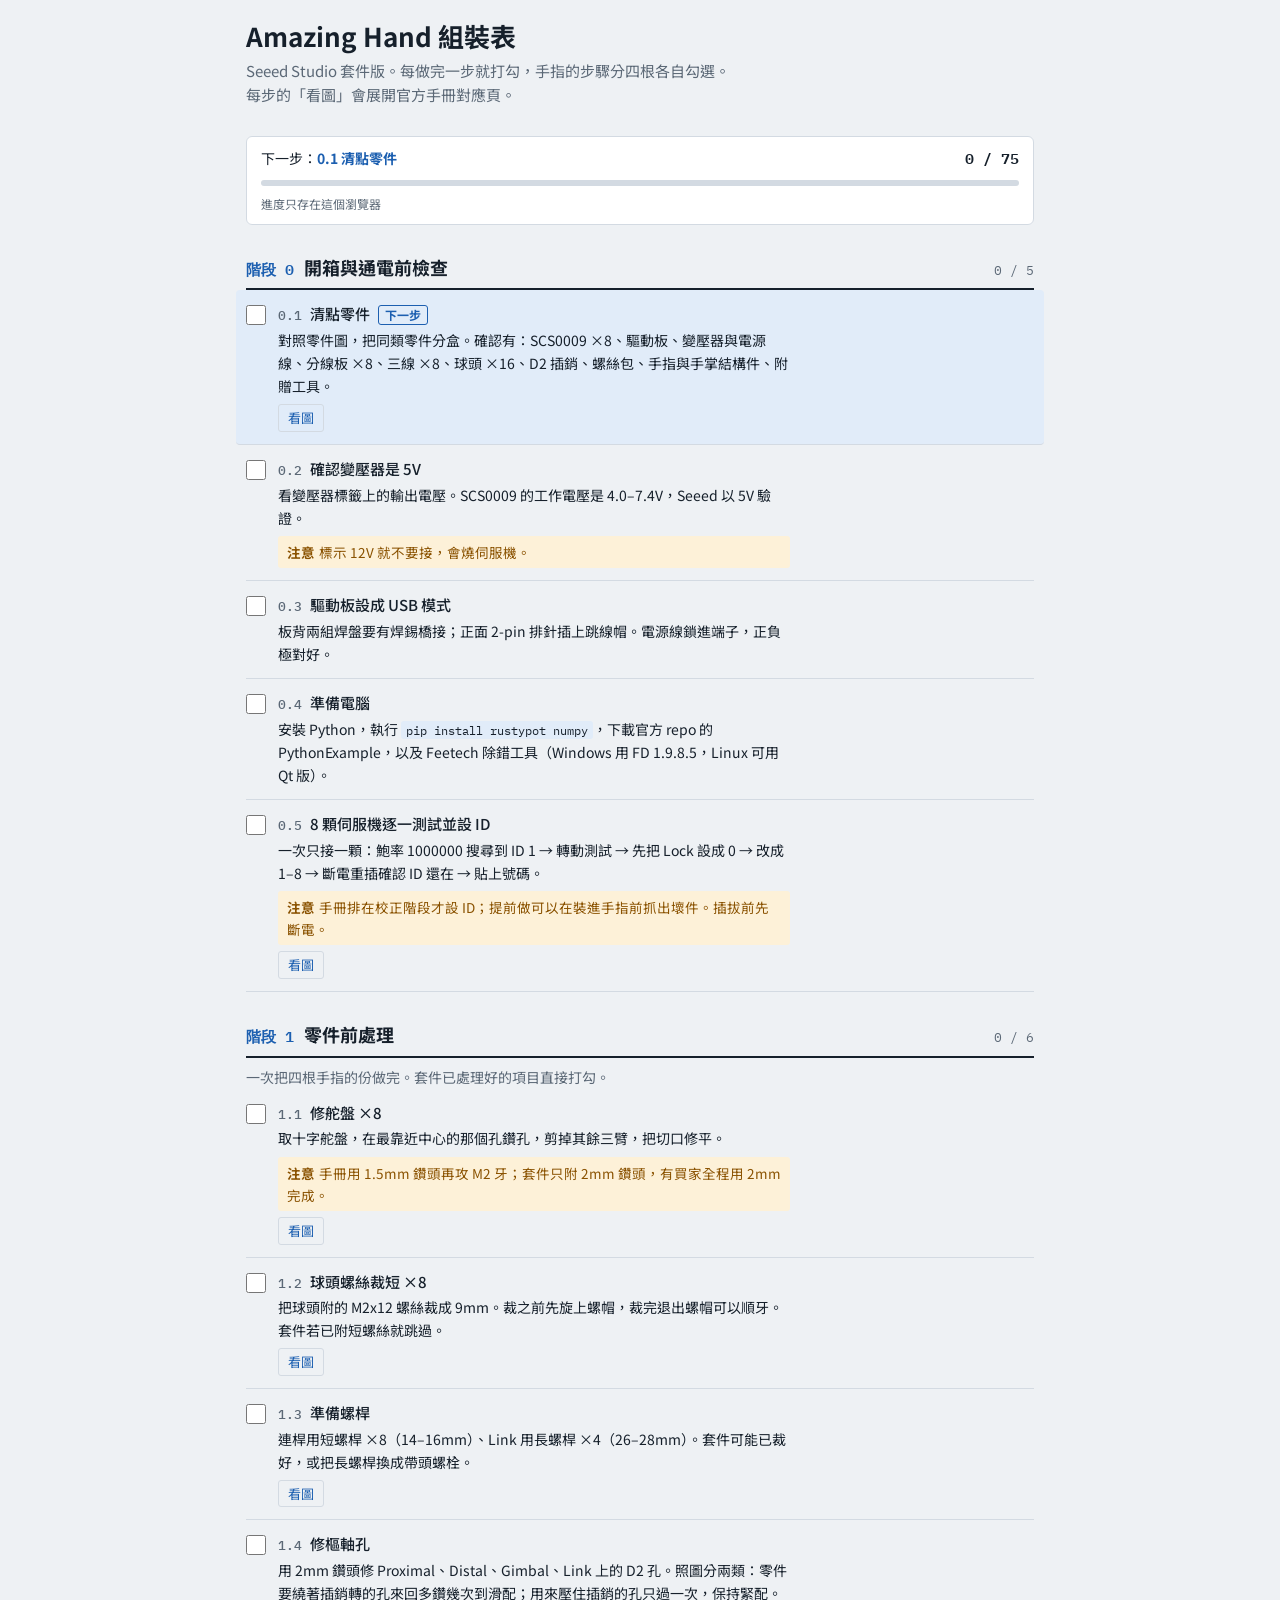
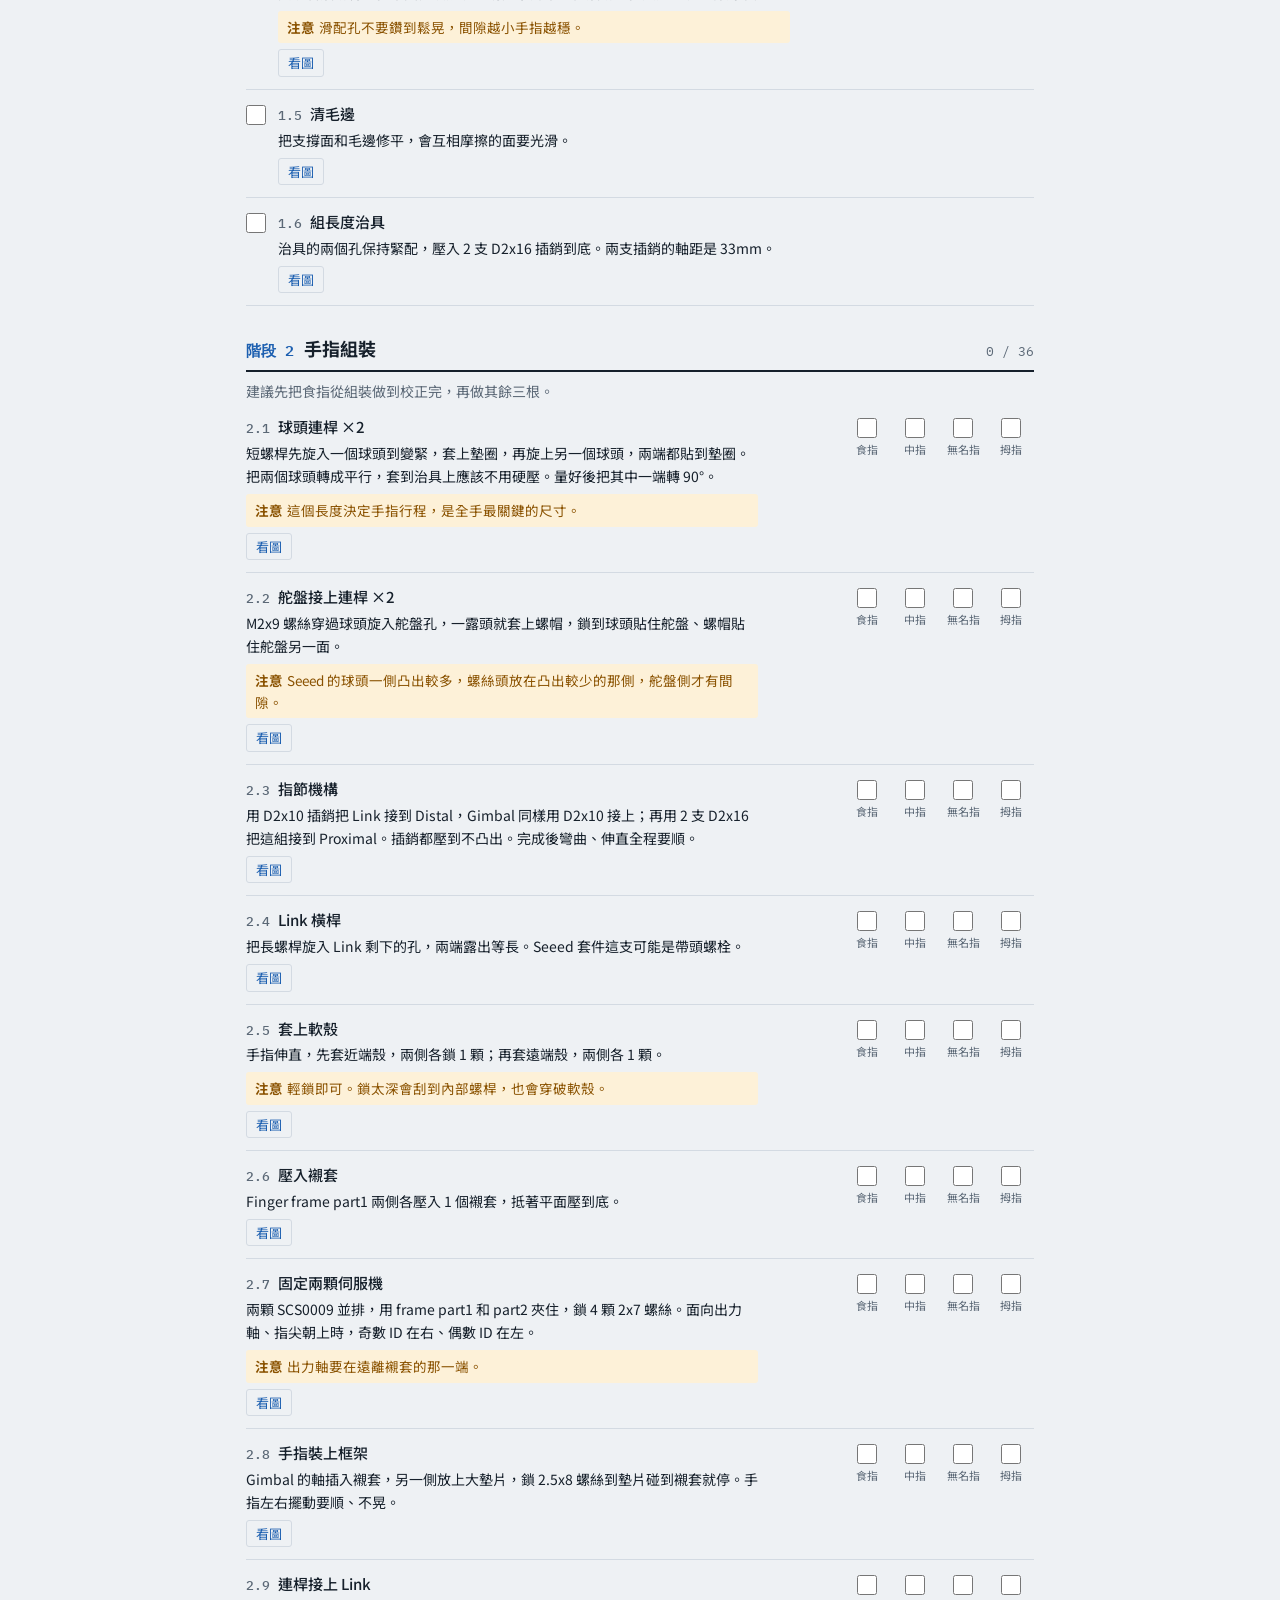
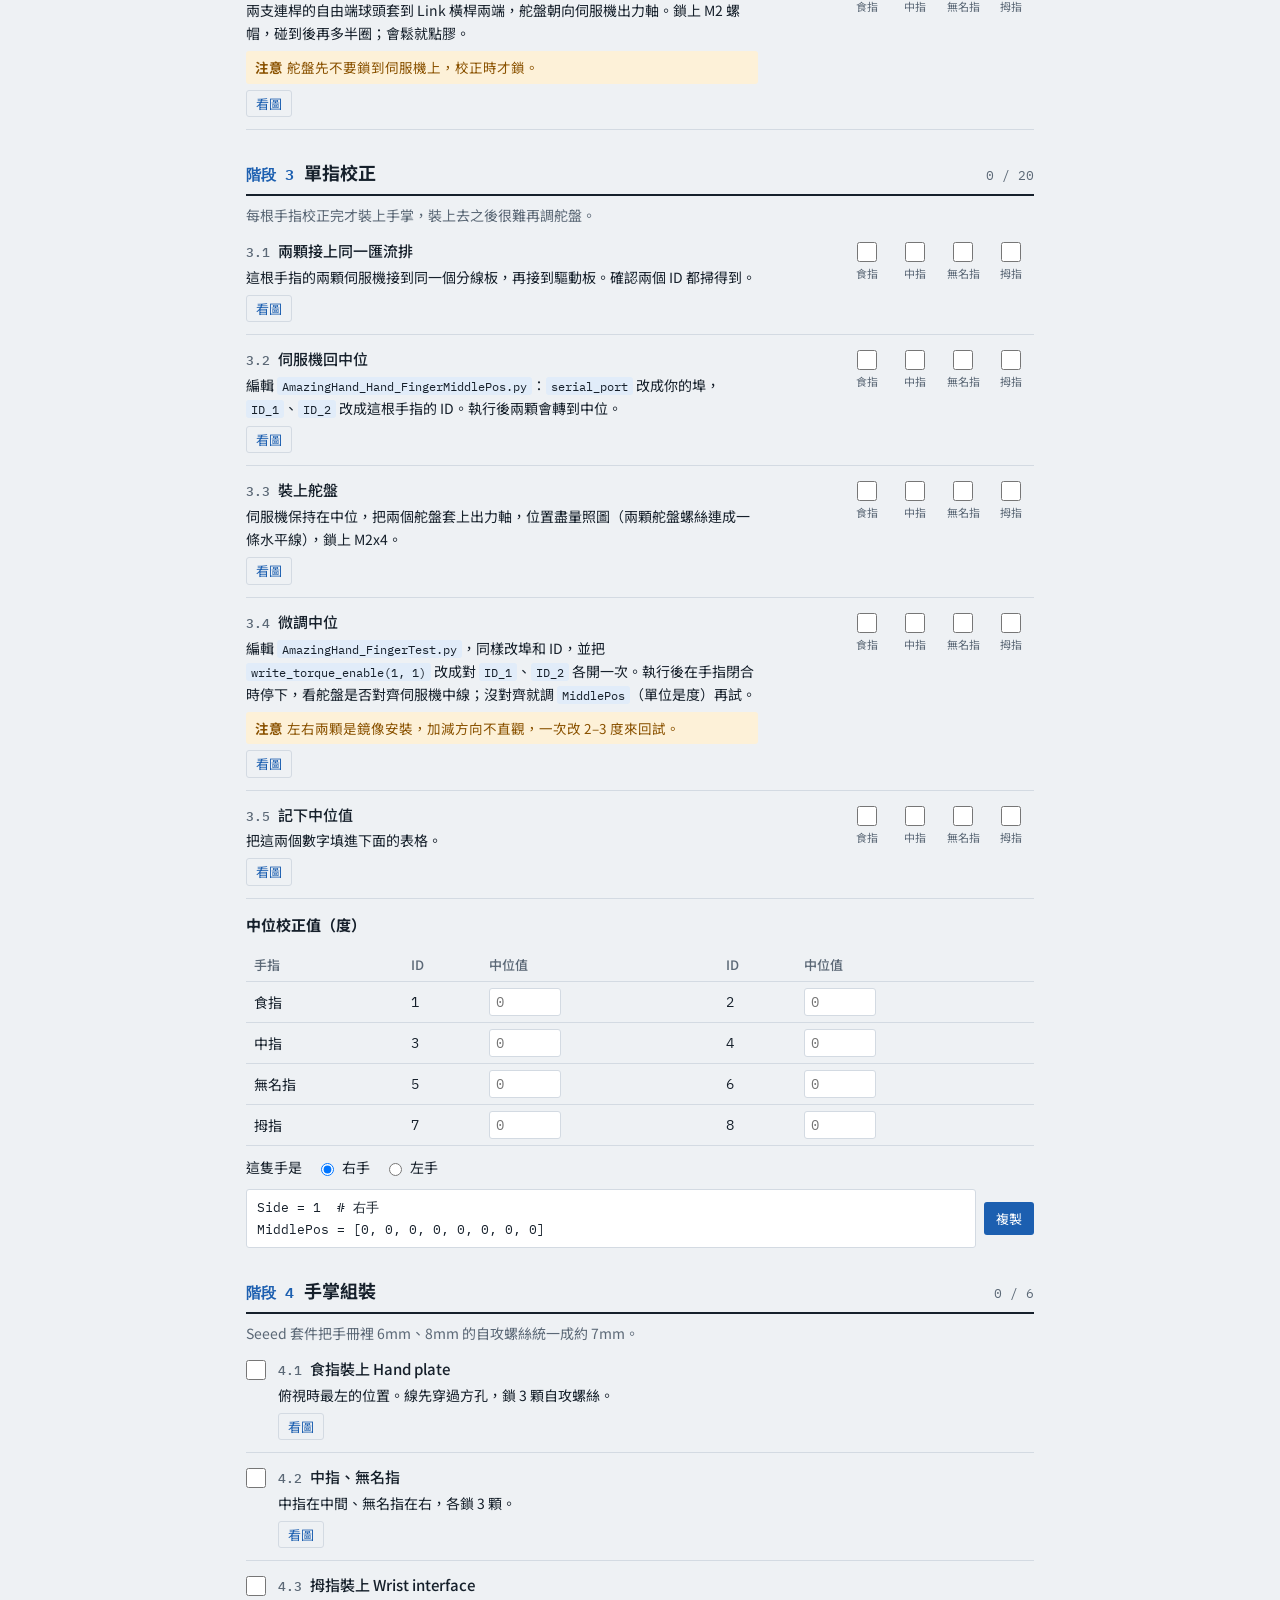
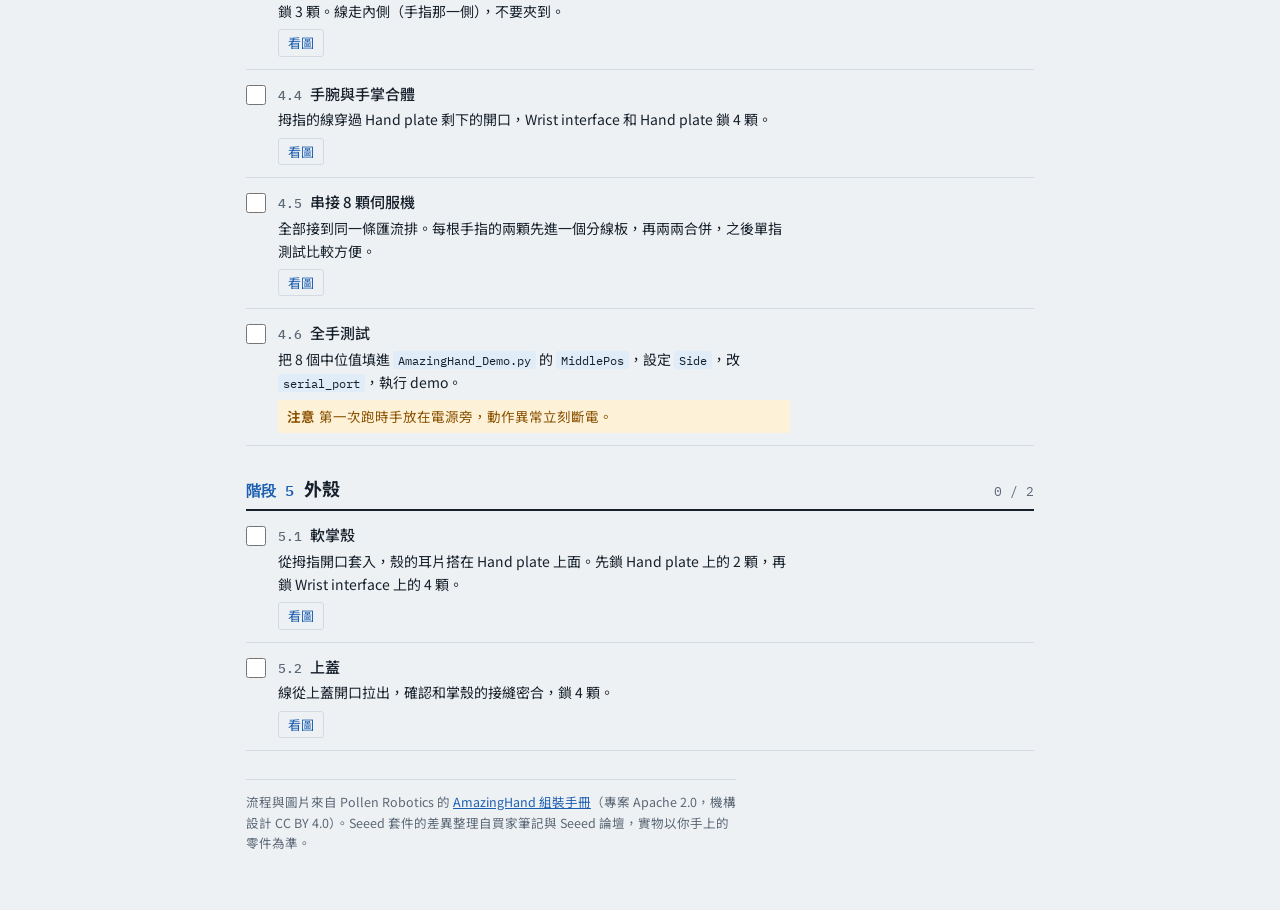
==== right_hand/docs/assembly_checklist/index.html @ 22aed56c "right_hand: add Amazing Hand right-hand arrival, assembly and bring-up material Collect everything f" ====
<!doctype html>
<html lang="zh-Hant">
<head>
<meta charset="utf-8">
<meta name="viewport" content="width=device-width,initial-scale=1,viewport-fit=cover">
<style>body{margin:0}img{max-width:100%}[hidden]{display:none!important}</style>
</head>
<body>
<title>Amazing Hand 組裝表</title>
<link rel="stylesheet" href="https://fonts.googleapis.com/css2?family=IBM+Plex+Mono:wght@400;500;600&family=Noto+Sans+TC:wght@400;500;700&display=swap">
<style>
/* Layout: one narrow bench-sheet column; sticky progress strip on top, phases as flat sections, steps as ruled rows. */
:root{
  --bg:#eef1f4; --surface:#ffffff; --ink:#16202b; --muted:#5b6876; --line:#d3dae2;
  --accent:#1c5fb0; --accent-soft:#e1ecf9;
  --warn:#8a5200; --warn-soft:#fdf1d8;
  --ok:#1e7a4f; --ok-soft:#dff3e8;
  --sans:"Noto Sans TC","PingFang TC","Microsoft JhengHei",system-ui,sans-serif;
  --mono:"IBM Plex Mono",ui-monospace,"SFMono-Regular",Menlo,Consolas,monospace;
}
@media (prefers-color-scheme: dark){
  :root:not([data-theme="light"]){
    --bg:#10161d; --surface:#18212b; --ink:#e6edf4; --muted:#93a1b0; --line:#2b3745;
    --accent:#6aa9f0; --accent-soft:#1b2e45;
    --warn:#f0b655; --warn-soft:#3a2c12;
    --ok:#5fcf98; --ok-soft:#153426;
    color-scheme:dark;
  }
}
:root[data-theme="dark"]{
  --bg:#10161d; --surface:#18212b; --ink:#e6edf4; --muted:#93a1b0; --line:#2b3745;
  --accent:#6aa9f0; --accent-soft:#1b2e45;
  --warn:#f0b655; --warn-soft:#3a2c12;
  --ok:#5fcf98; --ok-soft:#153426;
  color-scheme:dark;
}
*{box-sizing:border-box}
body{background:var(--bg);color:var(--ink);font-family:var(--sans);font-size:15px;line-height:1.65;margin:0}
.wrap{max-width:820px;margin:0 auto;padding-inline:16px;padding-block:20px 56px;display:flex;flex-direction:column;gap:28px}
h1{font-size:26px;line-height:1.25;margin:0;font-weight:700;text-wrap:balance}
.sub{color:var(--muted);margin:6px 0 0;max-width:62ch}
code{font-family:var(--mono);font-size:.88em;background:var(--accent-soft);padding:1px 5px;border-radius:3px;overflow-wrap:anywhere}

.bar{position:sticky;top:env(safe-area-inset-top,0px);z-index:5;background:var(--surface);border:1px solid var(--line);border-radius:6px;padding:10px 14px;display:flex;flex-direction:column;gap:8px}
.bar-top{display:flex;gap:12px;align-items:baseline;justify-content:space-between;flex-wrap:wrap}
.count{font-family:var(--mono);font-variant-numeric:tabular-nums;font-weight:600}
.next{min-width:0;font-size:14px}
.next b{color:var(--accent)}
.track{height:6px;background:var(--line);border-radius:3px;overflow:hidden}
.fill{height:100%;width:0;background:var(--ok);transition:width .25s}
@media (prefers-reduced-motion:reduce){.fill{transition:none}}
.sync{font-size:12px;color:var(--muted)}

section{display:flex;flex-direction:column;gap:0}
.ph-head{display:flex;gap:10px;align-items:baseline;flex-wrap:wrap;border-bottom:2px solid var(--ink);padding-bottom:6px}
.ph-no{font-family:var(--mono);font-weight:600;color:var(--accent)}
h2{font-size:18px;margin:0;font-weight:700}
.ph-count{margin-left:auto;font-family:var(--mono);font-size:13px;color:var(--muted);font-variant-numeric:tabular-nums}
.ph-note{color:var(--muted);font-size:14px;margin:8px 0 0;max-width:66ch}

.step{display:grid;grid-template-columns:auto minmax(0,1fr);gap:4px 12px;padding:12px 0;border-bottom:1px solid var(--line)}
.step.pf{grid-template-columns:minmax(0,1fr) auto}
.step.is-next{background:var(--accent-soft);margin-inline:-10px;padding-inline:10px;border-radius:4px}
.step input[type=checkbox]{width:20px;height:20px;margin:3px 0 0;accent-color:var(--ok);cursor:pointer}
.step input[type=checkbox]:focus-visible,.pgbtn:focus-visible,.copy:focus-visible,.mid input:focus-visible,.side input:focus-visible{outline:2px solid var(--accent);outline-offset:2px}
.body{min-width:0}
.ttl{font-weight:500;display:flex;gap:8px;align-items:baseline;flex-wrap:wrap}
.no{font-family:var(--mono);font-size:13px;color:var(--muted);font-variant-numeric:tabular-nums}
.tag{font-size:12px;font-weight:700;color:var(--accent);border:1px solid var(--accent);border-radius:3px;padding:0 6px;line-height:1.5}
.desc{margin:2px 0 0;color:var(--ink);font-size:14px;max-width:64ch}
.warn{margin:6px 0 0;font-size:13.5px;color:var(--warn);background:var(--warn-soft);padding:5px 9px;border-radius:3px;max-width:64ch}
.warn b{font-weight:700;margin-right:4px}
.done .ttl>span:not(.no):not(.tag){text-decoration:line-through;color:var(--muted)}
.pgbtn{font:inherit;font-size:13px;margin-top:6px;background:none;border:1px solid var(--line);color:var(--accent);border-radius:3px;padding:2px 9px;cursor:pointer}
.pgbtn:hover{border-color:var(--accent)}
figure{margin:8px 0 0;grid-column:1/-1}
figure img{display:block;width:100%;height:auto;border:1px solid var(--line);border-radius:4px;background:#eee}
figure img+img{margin-top:6px}
figcaption{font-size:12px;color:var(--muted);margin-top:4px}

.fg{display:grid;grid-template-columns:repeat(4,46px);gap:2px;align-self:start}
.fg label{display:flex;flex-direction:column;align-items:center;gap:2px;font-size:11px;color:var(--muted);cursor:pointer}
.fg label.cur{color:var(--accent);font-weight:700}
@media (max-width:560px){
  .step.pf{grid-template-columns:minmax(0,1fr)}
  .fg{grid-template-columns:repeat(4,1fr);max-width:260px;margin-top:6px}
}

.calib{margin-top:14px;display:flex;flex-direction:column;gap:10px}
.calib h3{font-size:15px;margin:0;font-weight:700}
.tbl{overflow-x:auto}
table{border-collapse:collapse;width:100%;font-size:14px}
th,td{text-align:left;padding:6px 8px;border-bottom:1px solid var(--line);white-space:nowrap}
th{font-weight:500;color:var(--muted);font-size:13px}
td.id{font-family:var(--mono);font-variant-numeric:tabular-nums}
.mid input{font-family:var(--mono);font-size:14px;width:72px;padding:4px 6px;border:1px solid var(--line);border-radius:3px;background:var(--surface);color:var(--ink)}
.out{display:flex;gap:8px;align-items:center;flex-wrap:wrap}
.out pre{margin:0;font-family:var(--mono);font-size:13px;background:var(--surface);border:1px solid var(--line);border-radius:3px;padding:7px 10px;overflow-x:auto;min-width:0;flex:1 1 260px}
.copy{font:inherit;font-size:13px;background:var(--accent);color:var(--surface);border:0;border-radius:3px;padding:6px 12px;cursor:pointer}
.side{display:flex;gap:14px;align-items:center;flex-wrap:wrap;font-size:14px}
.side label{display:flex;gap:5px;align-items:center;cursor:pointer}
footer{color:var(--muted);font-size:12.5px;border-top:1px solid var(--line);padding-top:12px;max-width:70ch}
footer a{color:var(--accent)}
</style>

<div class="wrap">
  <header>
    <h1>Amazing Hand 組裝表</h1>
    <p class="sub">Seeed Studio 套件版。每做完一步就打勾，手指的步驟分四根各自勾選。每步的「看圖」會展開官方手冊對應頁。</p>
  </header>

  <div class="bar" role="status" aria-live="polite">
    <div class="bar-top">
      <div class="next" id="next">下一步：讀取中</div>
      <div class="count" id="count">0 / 0</div>
    </div>
    <div class="track"><div class="fill" id="fill"></div></div>
    <div class="sync" id="sync">正在連接進度資料</div>
  </div>

  <div id="phases"></div>

  <footer>
    流程與圖片來自 Pollen Robotics 的 <a href="https://github.com/pollen-robotics/AmazingHand/blob/main/docs/AmazingHand_Assembly.pdf">AmazingHand 組裝手冊</a>（專案 Apache 2.0，機構設計 CC BY 4.0）。Seeed 套件的差異整理自買家筆記與 Seeed 論壇，實物以你手上的零件為準。
  </footer>
</div>

<script>
const FINGERS=[
  {k:'idx',n:'食指',ids:[1,2]},
  {k:'mdl',n:'中指',ids:[3,4]},
  {k:'rng',n:'無名指',ids:[5,6]},
  {k:'thb',n:'拇指',ids:[7,8]}
];
const PHASES=[
 {id:'p0',no:'0',title:'開箱與通電前檢查',steps:[
  {id:'s0_1',t:'清點零件',d:'對照零件圖，把同類零件分盒。確認有：SCS0009 ×8、驅動板、變壓器與電源線、分線板 ×8、三線 ×8、球頭 ×16、D2 插銷、螺絲包、手指與手掌結構件、附贈工具。',pg:[5]},
  {id:'s0_2',t:'確認變壓器是 5V',d:'看變壓器標籤上的輸出電壓。SCS0009 的工作電壓是 4.0–7.4V，Seeed 以 5V 驗證。',w:'標示 12V 就不要接，會燒伺服機。'},
  {id:'s0_3',t:'驅動板設成 USB 模式',d:'板背兩組焊盤要有焊錫橋接；正面 2-pin 排針插上跳線帽。電源線鎖進端子，正負極對好。'},
  {id:'s0_4',t:'準備電腦',d:'安裝 Python，執行 <code>pip install rustypot numpy</code>，下載官方 repo 的 PythonExample，以及 Feetech 除錯工具（Windows 用 FD 1.9.8.5，Linux 可用 Qt 版）。'},
  {id:'s0_5',t:'8 顆伺服機逐一測試並設 ID',d:'一次只接一顆：鮑率 1000000 搜尋到 ID 1 → 轉動測試 → 先把 Lock 設成 0 → 改成 1–8 → 斷電重插確認 ID 還在 → 貼上號碼。',w:'手冊排在校正階段才設 ID；提前做可以在裝進手指前抓出壞件。插拔前先斷電。',pg:[21]}
 ]},
 {id:'p1',no:'1',title:'零件前處理',note:'一次把四根手指的份做完。套件已處理好的項目直接打勾。',steps:[
  {id:'s1_1',t:'修舵盤 ×8',d:'取十字舵盤，在最靠近中心的那個孔鑽孔，剪掉其餘三臂，把切口修平。',w:'手冊用 1.5mm 鑽頭再攻 M2 牙；套件只附 2mm 鑽頭，有買家全程用 2mm 完成。',pg:[6]},
  {id:'s1_2',t:'球頭螺絲裁短 ×8',d:'把球頭附的 M2x12 螺絲裁成 9mm。裁之前先旋上螺帽，裁完退出螺帽可以順牙。套件若已附短螺絲就跳過。',pg:[6]},
  {id:'s1_3',t:'準備螺桿',d:'連桿用短螺桿 ×8（14–16mm）、Link 用長螺桿 ×4（26–28mm）。套件可能已裁好，或把長螺桿換成帶頭螺栓。',pg:[6]},
  {id:'s1_4',t:'修樞軸孔',d:'用 2mm 鑽頭修 Proximal、Distal、Gimbal、Link 上的 D2 孔。照圖分兩類：零件要繞著插銷轉的孔來回多鑽幾次到滑配；用來壓住插銷的孔只過一次，保持緊配。',w:'滑配孔不要鑽到鬆晃，間隙越小手指越穩。',pg:[7]},
  {id:'s1_5',t:'清毛邊',d:'把支撐面和毛邊修平，會互相摩擦的面要光滑。',pg:[8]},
  {id:'s1_6',t:'組長度治具',d:'治具的兩個孔保持緊配，壓入 2 支 D2x16 插銷到底。兩支插銷的軸距是 33mm。',pg:[10]}
 ]},
 {id:'p2',no:'2',title:'手指組裝',per:true,note:'建議先把食指從組裝做到校正完，再做其餘三根。',steps:[
  {id:'s2_1',t:'球頭連桿 ×2',d:'短螺桿先旋入一個球頭到變緊，套上墊圈，再旋上另一個球頭，兩端都貼到墊圈。把兩個球頭轉成平行，套到治具上應該不用硬壓。量好後把其中一端轉 90°。',w:'這個長度決定手指行程，是全手最關鍵的尺寸。',pg:[11]},
  {id:'s2_2',t:'舵盤接上連桿 ×2',d:'M2x9 螺絲穿過球頭旋入舵盤孔，一露頭就套上螺帽，鎖到球頭貼住舵盤、螺帽貼住舵盤另一面。',w:'Seeed 的球頭一側凸出較多，螺絲頭放在凸出較少的那側，舵盤側才有間隙。',pg:[12]},
  {id:'s2_3',t:'指節機構',d:'用 D2x10 插銷把 Link 接到 Distal，Gimbal 同樣用 D2x10 接上；再用 2 支 D2x16 把這組接到 Proximal。插銷都壓到不凸出。完成後彎曲、伸直全程要順。',pg:[13,14]},
  {id:'s2_4',t:'Link 橫桿',d:'把長螺桿旋入 Link 剩下的孔，兩端露出等長。Seeed 套件這支可能是帶頭螺栓。',pg:[15]},
  {id:'s2_5',t:'套上軟殼',d:'手指伸直，先套近端殼，兩側各鎖 1 顆；再套遠端殼，兩側各 1 顆。',w:'輕鎖即可。鎖太深會刮到內部螺桿，也會穿破軟殼。',pg:[16]},
  {id:'s2_6',t:'壓入襯套',d:'Finger frame part1 兩側各壓入 1 個襯套，抵著平面壓到底。',pg:[17]},
  {id:'s2_7',t:'固定兩顆伺服機',d:'兩顆 SCS0009 並排，用 frame part1 和 part2 夾住，鎖 4 顆 2x7 螺絲。面向出力軸、指尖朝上時，奇數 ID 在右、偶數 ID 在左。',w:'出力軸要在遠離襯套的那一端。',pg:[18,21]},
  {id:'s2_8',t:'手指裝上框架',d:'Gimbal 的軸插入襯套，另一側放上大墊片，鎖 2.5x8 螺絲到墊片碰到襯套就停。手指左右擺動要順、不晃。',pg:[19]},
  {id:'s2_9',t:'連桿接上 Link',d:'兩支連桿的自由端球頭套到 Link 橫桿兩端，舵盤朝向伺服機出力軸。鎖上 M2 螺帽，碰到後再多半圈；會鬆就點膠。',w:'舵盤先不要鎖到伺服機上，校正時才鎖。',pg:[20]}
 ]},
 {id:'p3',no:'3',title:'單指校正',per:true,note:'每根手指校正完才裝上手掌，裝上去之後很難再調舵盤。',steps:[
  {id:'s3_1',t:'兩顆接上同一匯流排',d:'這根手指的兩顆伺服機接到同一個分線板，再接到驅動板。確認兩個 ID 都掃得到。',pg:[21]},
  {id:'s3_2',t:'伺服機回中位',d:'編輯 <code>AmazingHand_Hand_FingerMiddlePos.py</code>：<code>serial_port</code> 改成你的埠，<code>ID_1</code>、<code>ID_2</code> 改成這根手指的 ID。執行後兩顆會轉到中位。',pg:[22]},
  {id:'s3_3',t:'裝上舵盤',d:'伺服機保持在中位，把兩個舵盤套上出力軸，位置盡量照圖（兩顆舵盤螺絲連成一條水平線），鎖上 M2x4。',pg:[22]},
  {id:'s3_4',t:'微調中位',d:'編輯 <code>AmazingHand_FingerTest.py</code>，同樣改埠和 ID，並把 <code>write_torque_enable(1, 1)</code> 改成對 <code>ID_1</code>、<code>ID_2</code> 各開一次。執行後在手指閉合時停下，看舵盤是否對齊伺服機中線；沒對齊就調 <code>MiddlePos</code>（單位是度）再試。',w:'左右兩顆是鏡像安裝，加減方向不直觀，一次改 2–3 度來回試。',pg:[23]},
  {id:'s3_5',t:'記下中位值',d:'把這兩個數字填進下面的表格。',pg:[24]}
 ]},
 {id:'p4',no:'4',title:'手掌組裝',note:'Seeed 套件把手冊裡 6mm、8mm 的自攻螺絲統一成約 7mm。',steps:[
  {id:'s4_1',t:'食指裝上 Hand plate',d:'俯視時最左的位置。線先穿過方孔，鎖 3 顆自攻螺絲。',pg:[29,30]},
  {id:'s4_2',t:'中指、無名指',d:'中指在中間、無名指在右，各鎖 3 顆。',pg:[30]},
  {id:'s4_3',t:'拇指裝上 Wrist interface',d:'鎖 3 顆。線走內側（手指那一側），不要夾到。',pg:[31]},
  {id:'s4_4',t:'手腕與手掌合體',d:'拇指的線穿過 Hand plate 剩下的開口，Wrist interface 和 Hand plate 鎖 4 顆。',pg:[32]},
  {id:'s4_5',t:'串接 8 顆伺服機',d:'全部接到同一條匯流排。每根手指的兩顆先進一個分線板，再兩兩合併，之後單指測試比較方便。',pg:[33]},
  {id:'s4_6',t:'全手測試',d:'把 8 個中位值填進 <code>AmazingHand_Demo.py</code> 的 <code>MiddlePos</code>，設定 <code>Side</code>，改 <code>serial_port</code>，執行 demo。',w:'第一次跑時手放在電源旁，動作異常立刻斷電。'}
 ]},
 {id:'p5',no:'5',title:'外殼',steps:[
  {id:'s5_1',t:'軟掌殼',d:'從拇指開口套入，殼的耳片搭在 Hand plate 上面。先鎖 Hand plate 上的 2 顆，再鎖 Wrist interface 上的 4 顆。',pg:[35]},
  {id:'s5_2',t:'上蓋',d:'線從上蓋開口拉出，確認和掌殼的接縫密合，鎖 4 顆。',pg:[36]}
 ]}
];

/* ---------- state ---------- */
let state={done:{},mid:{},hand:'R'};
const LS='ah-build-state';
let ref=null,exists=false,pending=null,busy=false,readOnly=false,ready=false;

function keysInOrder(){
  const out=[];
  const flat=p=>PHASES.find(x=>x.id===p).steps;
  flat('p0').forEach(s=>out.push({key:s.id,s,ph:'0'}));
  flat('p1').forEach(s=>out.push({key:s.id,s,ph:'1'}));
  FINGERS.forEach(f=>{
    flat('p2').forEach(s=>out.push({key:s.id+'_'+f.k,s,f,ph:'2'}));
    flat('p3').forEach(s=>out.push({key:s.id+'_'+f.k,s,f,ph:'3'}));
  });
  flat('p4').forEach(s=>out.push({key:s.id,s,ph:'4'}));
  flat('p5').forEach(s=>out.push({key:s.id,s,ph:'5'}));
  return out;
}
const ORDER=keysInOrder();
function stepNo(s){const m=s.id.match(/^s(\d)_(\d)$/);return m[1]+'.'+m[2];}

/* ---------- build DOM once ---------- */
function h(tag,cls,html){const e=document.createElement(tag);if(cls)e.className=cls;if(html!=null)e.innerHTML=html;return e;}
function figureFor(s){
  const fig=h('figure');fig.hidden=true;
  s.pg.forEach(p=>{const im=document.createElement('img');im.alt='官方組裝手冊第 '+p+' 頁';im.dataset.src='img/p'+String(p).padStart(2,'0')+'.jpg';im.width=1100;im.height=619;fig.appendChild(im);});
  const cap=h('figcaption');cap.textContent='官方組裝手冊第 '+s.pg.join('、')+' 頁';fig.appendChild(cap);
  return fig;
}
function build(){
  const root=document.getElementById('phases');
  root.style.display='flex';root.style.flexDirection='column';root.style.gap='28px';
  PHASES.forEach(ph=>{
    const sec=h('section');sec.id=ph.id;
    const head=h('div','ph-head');
    head.appendChild(h('span','ph-no','階段 '+ph.no));
    const h2=h('h2');h2.textContent=ph.title;head.appendChild(h2);
    const pc=h('span','ph-count');pc.id='pc_'+ph.id;head.appendChild(pc);
    sec.appendChild(head);
    if(ph.note){const n=h('p','ph-note');n.textContent=ph.note;sec.appendChild(n);}
    ph.steps.forEach(s=>{
      const row=h('div','step'+(ph.per?' pf':''));row.id='row_'+s.id;
      const body=h('div','body');
      const ttl=h('div','ttl');
      const no=h('span','no');no.textContent=stepNo(s);ttl.appendChild(no);
      const tx=h('span');tx.textContent=s.t;ttl.appendChild(tx);
      const tag=h('span','tag');tag.textContent='下一步';tag.hidden=true;tag.id='tag_'+s.id;ttl.appendChild(tag);
      body.appendChild(ttl);
      body.appendChild(h('p','desc',s.d));
      if(s.w){body.appendChild(h('p','warn','<b>注意</b>'+s.w));}
      let fig=null;
      if(s.pg){
        const b=h('button','pgbtn');b.type='button';b.id='btn_'+s.id;b.textContent='看圖';b.setAttribute('aria-expanded','false');
        fig=figureFor(s);
        b.addEventListener('click',()=>{
          const open=fig.hidden;fig.hidden=!open;b.textContent=open?'收起圖':'看圖';b.setAttribute('aria-expanded',String(open));
          if(open)fig.querySelectorAll('img').forEach(im=>{if(!im.src)im.src=im.dataset.src;});
        });
        body.appendChild(b);
      }
      if(ph.per){
        row.appendChild(body);
        const fg=h('div','fg');
        FINGERS.forEach(f=>{
          const key=s.id+'_'+f.k;
          const lab=h('label');lab.id='lab_'+key;
          const cb=document.createElement('input');cb.type='checkbox';cb.id='c_'+key;cb.dataset.key=key;
          cb.setAttribute('aria-label',stepNo(s)+' '+s.t+'：'+f.n);
          lab.appendChild(cb);const sp=h('span');sp.textContent=f.n;lab.appendChild(sp);
          fg.appendChild(lab);
        });
        row.appendChild(fg);
      }else{
        const cb=document.createElement('input');cb.type='checkbox';cb.id='c_'+s.id;cb.dataset.key=s.id;
        cb.setAttribute('aria-label',stepNo(s)+' '+s.t);
        row.appendChild(cb);row.appendChild(body);
      }
      if(fig)row.appendChild(fig);
      sec.appendChild(row);
    });
    if(ph.id==='p3')sec.appendChild(calibBlock());
    root.appendChild(sec);
  });
  root.addEventListener('change',e=>{
    const t=e.target;
    if(t.matches('input[type=checkbox][data-key]')){save({done:{[t.dataset.key]:t.checked}});}
    else if(t.matches('input[data-mid]')){
      const v=t.value===''?null:Math.max(-60,Math.min(60,Math.round(Number(t.value)*10)/10));
      save({mid:{[t.dataset.mid]:(v===null||Number.isNaN(v))?null:v}});
    }else if(t.matches('input[name=hand]')){save({hand:t.value});}
  });
}
function calibBlock(){
  const box=h('div','calib');
  const t=h('h3');t.textContent='中位校正值（度）';box.appendChild(t);
  const wrap=h('div','tbl');const tb=document.createElement('table');
  tb.innerHTML='<thead><tr><th>手指</th><th>ID</th><th>中位值</th><th>ID</th><th>中位值</th></tr></thead>';
  const body=document.createElement('tbody');
  FINGERS.forEach(f=>{
    const tr=document.createElement('tr');
    const td=document.createElement('td');td.textContent=f.n;tr.appendChild(td);
    f.ids.forEach(id=>{
      const a=h('td','id');a.textContent=id;tr.appendChild(a);
      const b=h('td','mid');const inp=document.createElement('input');inp.type='number';inp.step='1';inp.min='-60';inp.max='60';inp.id='mid_'+id;inp.dataset.mid=String(id);inp.placeholder='0';inp.setAttribute('aria-label','ID '+id+' 中位值');b.appendChild(inp);tr.appendChild(b);
    });
    body.appendChild(tr);
  });
  tb.appendChild(body);wrap.appendChild(tb);box.appendChild(wrap);
  const side=h('div','side');
  side.innerHTML='<span>這隻手是</span><label><input type="radio" name="hand" id="hand_R" value="R">右手</label><label><input type="radio" name="hand" id="hand_L" value="L">左手</label>';
  box.appendChild(side);
  const out=h('div','out');
  const pre=h('pre');pre.id='midout';out.appendChild(pre);
  const btn=h('button','copy');btn.type='button';btn.id='copybtn';btn.textContent='複製';
  btn.addEventListener('click',()=>{
    const txt=pre.textContent;
    const ok=()=>{btn.textContent='已複製';setTimeout(()=>btn.textContent='複製',1500);};
    const fallback=()=>{const r=document.createRange();r.selectNodeContents(pre);const s=getSelection();s.removeAllRanges();s.addRange(r);btn.textContent='已選取，請手動複製';};
    try{navigator.clipboard.writeText(txt).then(ok,fallback);}catch(_){fallback();}
  });
  out.appendChild(btn);box.appendChild(out);
  return box;
}

/* ---------- render from state ---------- */
function apply(){
  const done=state.done||{},mid=state.mid||{};
  let n=0;const per={};
  ORDER.forEach(o=>{
    const cb=document.getElementById('c_'+o.key);const v=!!done[o.key];
    if(cb&&cb.checked!==v)cb.checked=v;
    per[o.ph]=per[o.ph]||[0,0];per[o.ph][1]++;if(v){n++;per[o.ph][0]++;}
  });
  PHASES.forEach(ph=>{
    const c=per[ph.no]||[0,0];document.getElementById('pc_'+ph.id).textContent=c[0]+' / '+c[1];
    ph.steps.forEach(s=>{
      const row=document.getElementById('row_'+s.id);
      const all=ph.per?FINGERS.every(f=>done[s.id+'_'+f.k]):!!done[s.id];
      row.classList.toggle('done',all);row.classList.remove('is-next');
      document.getElementById('tag_'+s.id).hidden=true;
      if(ph.per)FINGERS.forEach(f=>document.getElementById('lab_'+s.id+'_'+f.k).classList.remove('cur'));
    });
  });
  const total=ORDER.length;
  document.getElementById('count').textContent=n+' / '+total;
  document.getElementById('fill').style.width=(total?n/total*100:0)+'%';
  const nx=ORDER.find(o=>!done[o.key]);
  const nextEl=document.getElementById('next');
  if(nx){
    nextEl.innerHTML='下一步：<b></b>';
    nextEl.querySelector('b').textContent=stepNo(nx.s)+' '+nx.s.t+(nx.f?'（'+nx.f.n+'）':'');
    document.getElementById('row_'+nx.s.id).classList.add('is-next');
    document.getElementById('tag_'+nx.s.id).hidden=false;
    if(nx.f)document.getElementById('lab_'+nx.key).classList.add('cur');
  }else{nextEl.textContent='全部完成，手掌組好了。';}
  for(let id=1;id<=8;id++){
    const inp=document.getElementById('mid_'+id);const v=mid[id];
    if(inp&&document.activeElement!==inp){const sv=(v===null||v===undefined)?'':String(v);if(inp.value!==sv)inp.value=sv;}
  }
  const hand=state.hand==='L'?'L':'R';
  document.getElementById('hand_'+hand).checked=true;
  const arr=[];for(let id=1;id<=8;id++){const v=mid[id];arr.push((v===null||v===undefined)?0:v);}
  document.getElementById('midout').textContent='Side = '+(hand==='R'?1:2)+'  # '+(hand==='R'?'右手':'左手')+'\nMiddlePos = ['+arr.join(', ')+']';
  document.querySelectorAll('input[data-key],input[data-mid],input[name=hand]').forEach(i=>{i.disabled=readOnly;});
}
function merge(a,b){for(const k in b){const v=b[k];if(v&&typeof v==='object'&&!Array.isArray(v)){a[k]=merge((a[k]&&typeof a[k]==='object')?a[k]:{},v);}else a[k]=v;}return a;}
function setSync(t){document.getElementById('sync').textContent=t;}

/* ---------- persistence ---------- */
function save(patch){
  merge(state,patch);apply();
  if(!ref){try{localStorage.setItem(LS,JSON.stringify(state));}catch(_){}return;}
  pending=merge(pending||{},patch);flush();
}
async function flush(){
  if(busy||!pending||!ready)return;busy=true;
  const p=pending;pending=null;
  try{
    if(exists)await ref.update(p);else{await ref.set(JSON.parse(JSON.stringify(state)));exists=true;}
    setSync('進度已儲存，Claude 也讀得到');
  }catch(e){
    if(e&&e.code==='invalid_argument'){readOnly=true;setSync('你在這個頁面是唯讀，無法勾選');apply();}
    else setSync('儲存失敗，請再勾一次（'+((e&&e.code)||'unavailable')+'）');
  }
  busy=false;if(pending)flush();
}
function start(){
  build();apply();
  const boot=async()=>{
    let db=null;
    try{db=window.claude&&window.claude.use?await window.claude.use('db'):null;}catch(_){db=null;}
    if(!db){
      try{const s=JSON.parse(localStorage.getItem(LS)||'null');if(s)merge(state,s);}catch(_){}
      setSync('進度只存在這個瀏覽器');apply();return;
    }
    ref=db.doc('build/state');
    ref.onSnapshot(snap=>{
      exists=snap.exists;
      if(snap.exists){const d=snap.data()||{};state={done:Object.assign({},d.done||{}),mid:Object.assign({},d.mid||{}),hand:d.hand==='L'?'L':'R'};if(pending)merge(state,JSON.parse(JSON.stringify(pending)));}
      setSync(snap.metadata&&snap.metadata.hasPendingWrites?'儲存中':'進度已同步，Claude 也讀得到');
      apply();
      if(!ready){ready=true;flush();}
    },e=>{setSync('進度同步中斷，重新整理頁面可恢復');});
  };
  boot();
}
start();
</script>

</body>
</html>
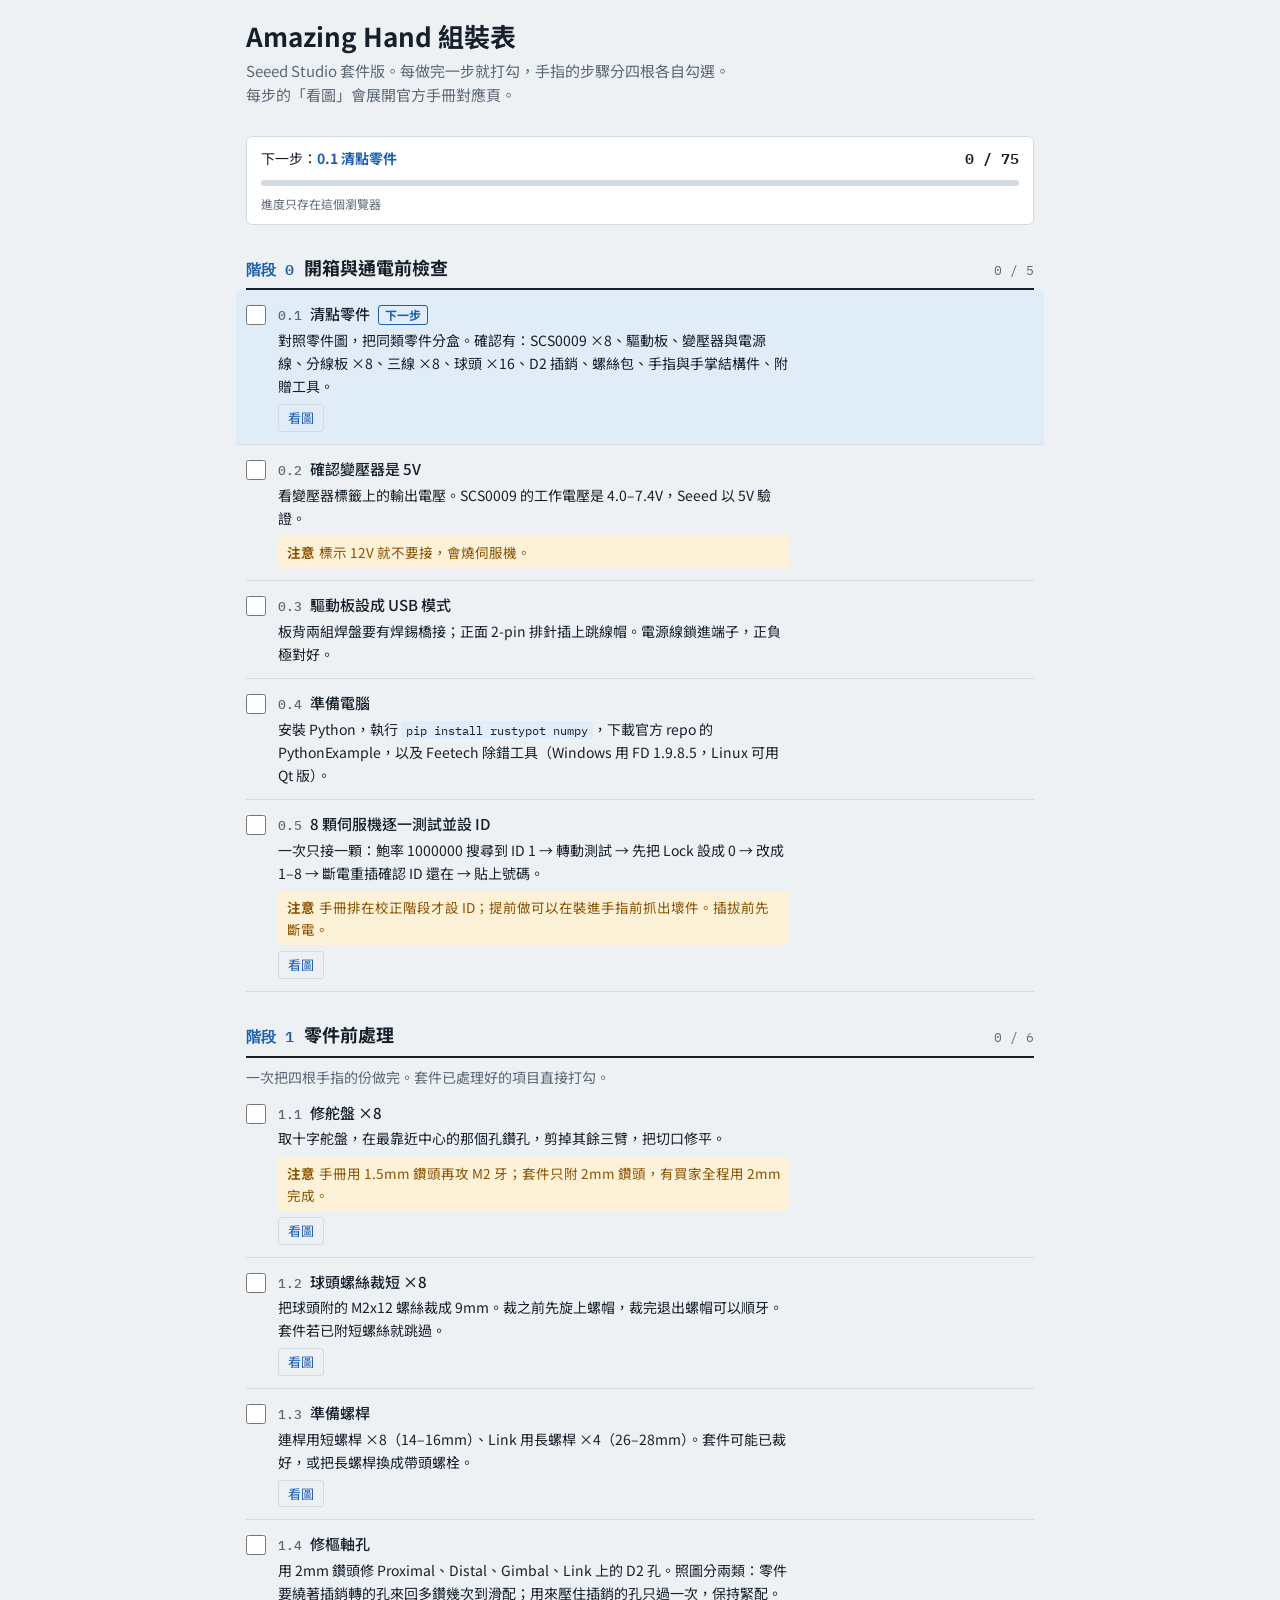
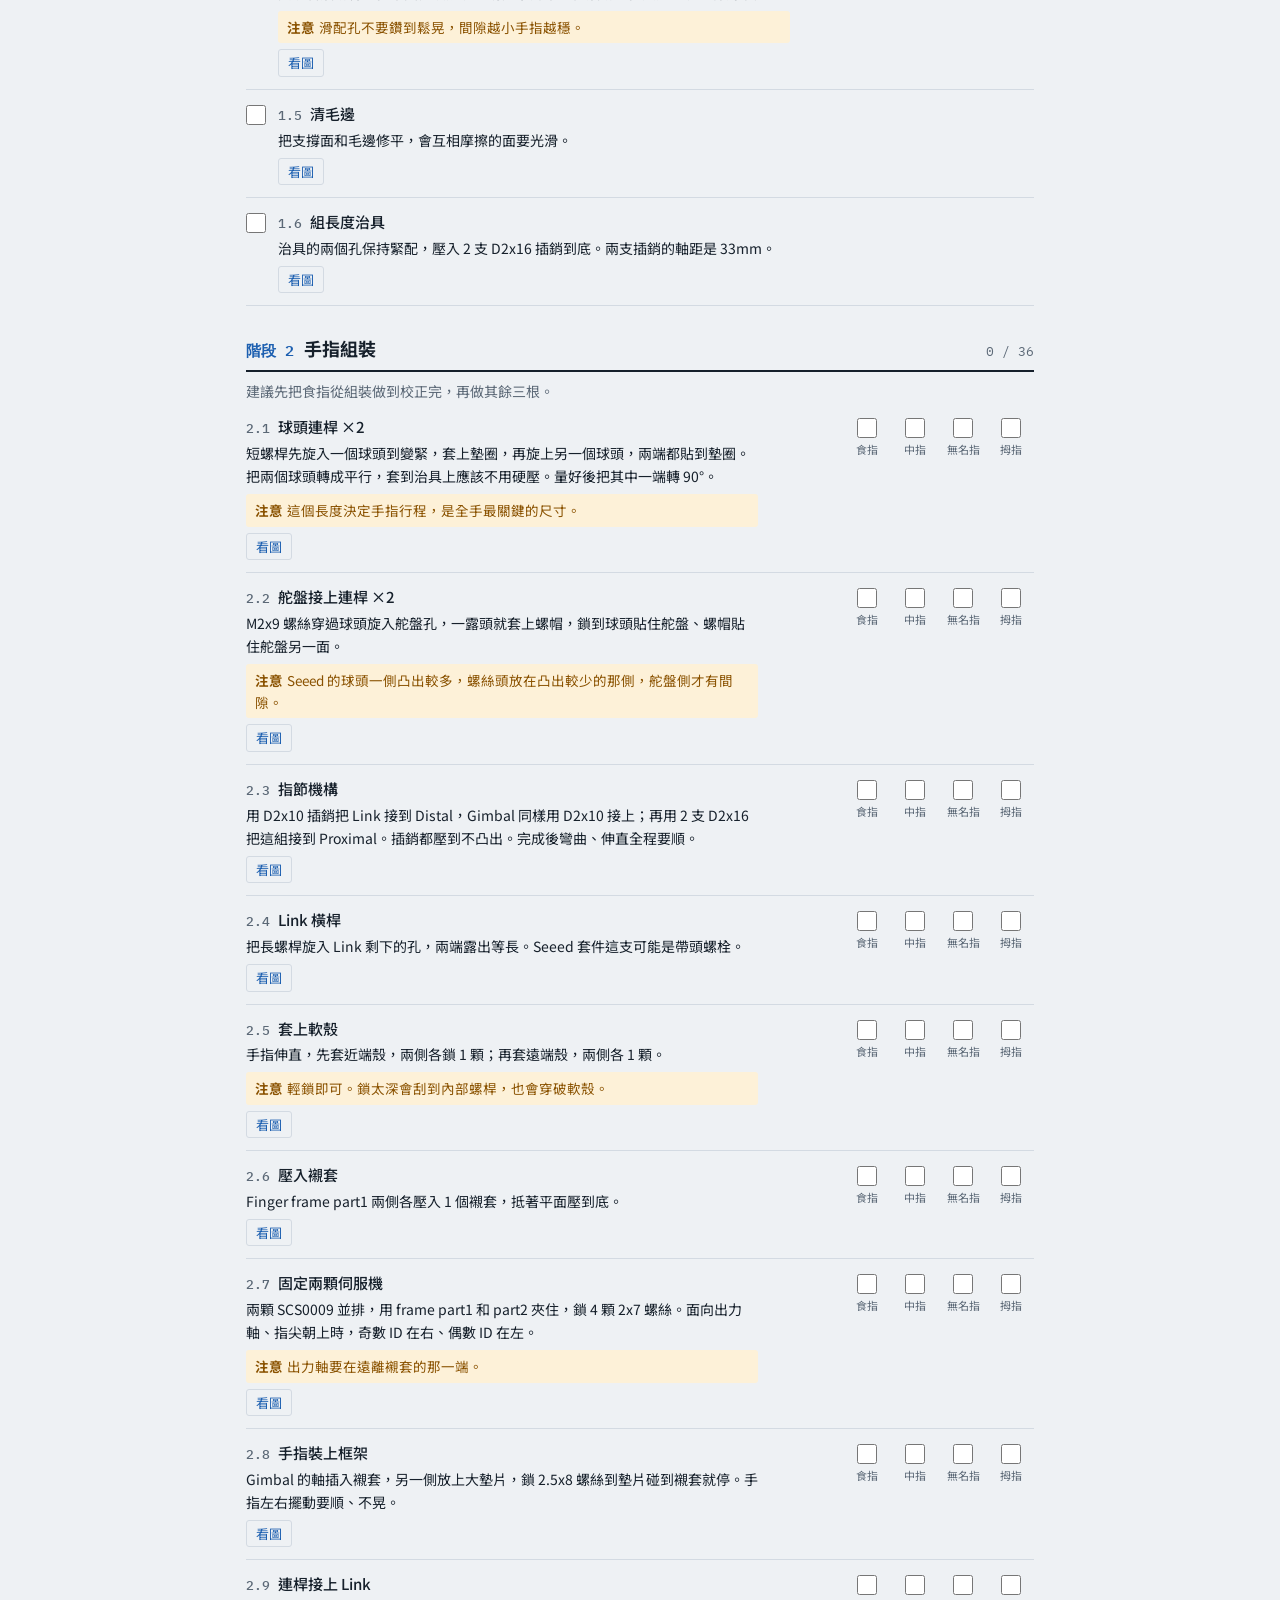
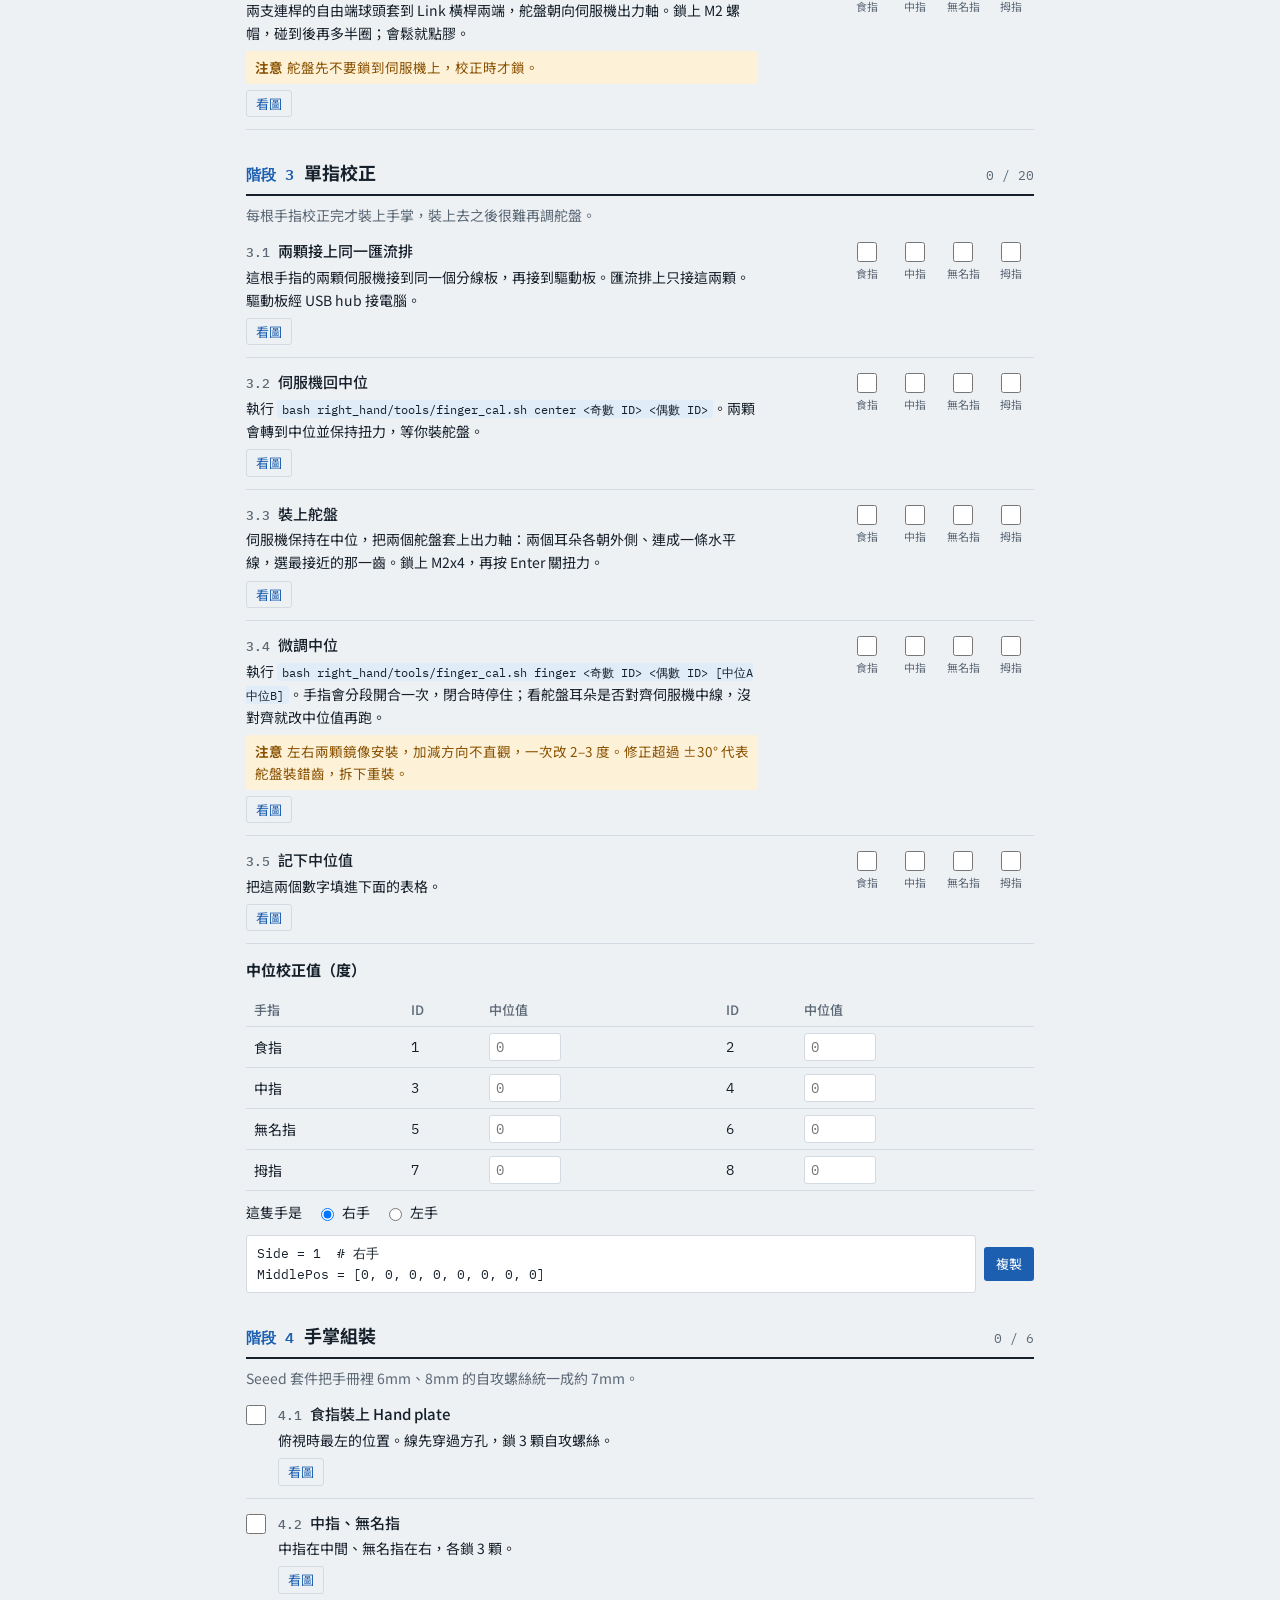
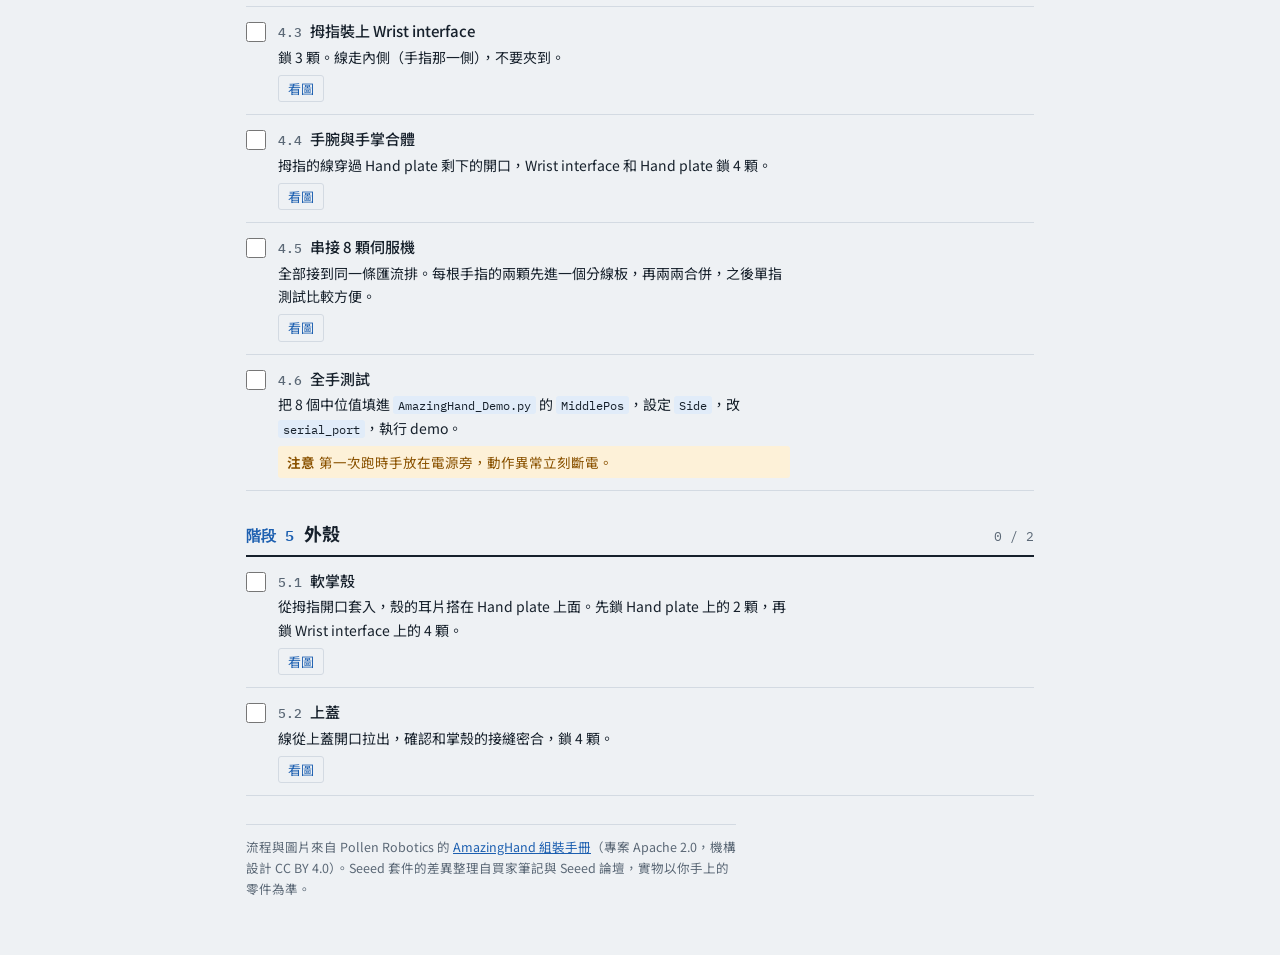
==== commit 78a16728: "right_hand: add single-finger calibration commands; record USB hub mitigation servo_tool.py gains tw" ====
--- a/right_hand/docs/assembly_checklist/index.html
+++ b/right_hand/docs/assembly_checklist/index.html
@@ -160,10 +160,10 @@
   {id:'s2_9',t:'連桿接上 Link',d:'兩支連桿的自由端球頭套到 Link 橫桿兩端，舵盤朝向伺服機出力軸。鎖上 M2 螺帽，碰到後再多半圈；會鬆就點膠。',w:'舵盤先不要鎖到伺服機上，校正時才鎖。',pg:[20]}
  ]},
  {id:'p3',no:'3',title:'單指校正',per:true,note:'每根手指校正完才裝上手掌，裝上去之後很難再調舵盤。',steps:[
-  {id:'s3_1',t:'兩顆接上同一匯流排',d:'這根手指的兩顆伺服機接到同一個分線板，再接到驅動板。確認兩個 ID 都掃得到。',pg:[21]},
-  {id:'s3_2',t:'伺服機回中位',d:'編輯 <code>AmazingHand_Hand_FingerMiddlePos.py</code>：<code>serial_port</code> 改成你的埠，<code>ID_1</code>、<code>ID_2</code> 改成這根手指的 ID。執行後兩顆會轉到中位。',pg:[22]},
-  {id:'s3_3',t:'裝上舵盤',d:'伺服機保持在中位，把兩個舵盤套上出力軸，位置盡量照圖（兩顆舵盤螺絲連成一條水平線），鎖上 M2x4。',pg:[22]},
-  {id:'s3_4',t:'微調中位',d:'編輯 <code>AmazingHand_FingerTest.py</code>，同樣改埠和 ID，並把 <code>write_torque_enable(1, 1)</code> 改成對 <code>ID_1</code>、<code>ID_2</code> 各開一次。執行後在手指閉合時停下，看舵盤是否對齊伺服機中線；沒對齊就調 <code>MiddlePos</code>（單位是度）再試。',w:'左右兩顆是鏡像安裝，加減方向不直觀，一次改 2–3 度來回試。',pg:[23]},
+  {id:'s3_1',t:'兩顆接上同一匯流排',d:'這根手指的兩顆伺服機接到同一個分線板，再接到驅動板。匯流排上只接這兩顆。驅動板經 USB hub 接電腦。',pg:[21]},
+  {id:'s3_2',t:'伺服機回中位',d:'執行 <code>bash right_hand/tools/finger_cal.sh center &lt;奇數 ID&gt; &lt;偶數 ID&gt;</code>。兩顆會轉到中位並保持扭力，等你裝舵盤。',pg:[22]},
+  {id:'s3_3',t:'裝上舵盤',d:'伺服機保持在中位，把兩個舵盤套上出力軸：兩個耳朵各朝外側、連成一條水平線，選最接近的那一齒。鎖上 M2x4，再按 Enter 關扭力。',pg:[22]},
+  {id:'s3_4',t:'微調中位',d:'執行 <code>bash right_hand/tools/finger_cal.sh finger &lt;奇數 ID&gt; &lt;偶數 ID&gt; [中位A 中位B]</code>。手指會分段開合一次，閉合時停住；看舵盤耳朵是否對齊伺服機中線，沒對齊就改中位值再跑。',w:'左右兩顆鏡像安裝，加減方向不直觀，一次改 2–3 度。修正超過 ±30° 代表舵盤裝錯齒，拆下重裝。',pg:[23]},
   {id:'s3_5',t:'記下中位值',d:'把這兩個數字填進下面的表格。',pg:[24]}
  ]},
  {id:'p4',no:'4',title:'手掌組裝',note:'Seeed 套件把手冊裡 6mm、8mm 的自攻螺絲統一成約 7mm。',steps:[
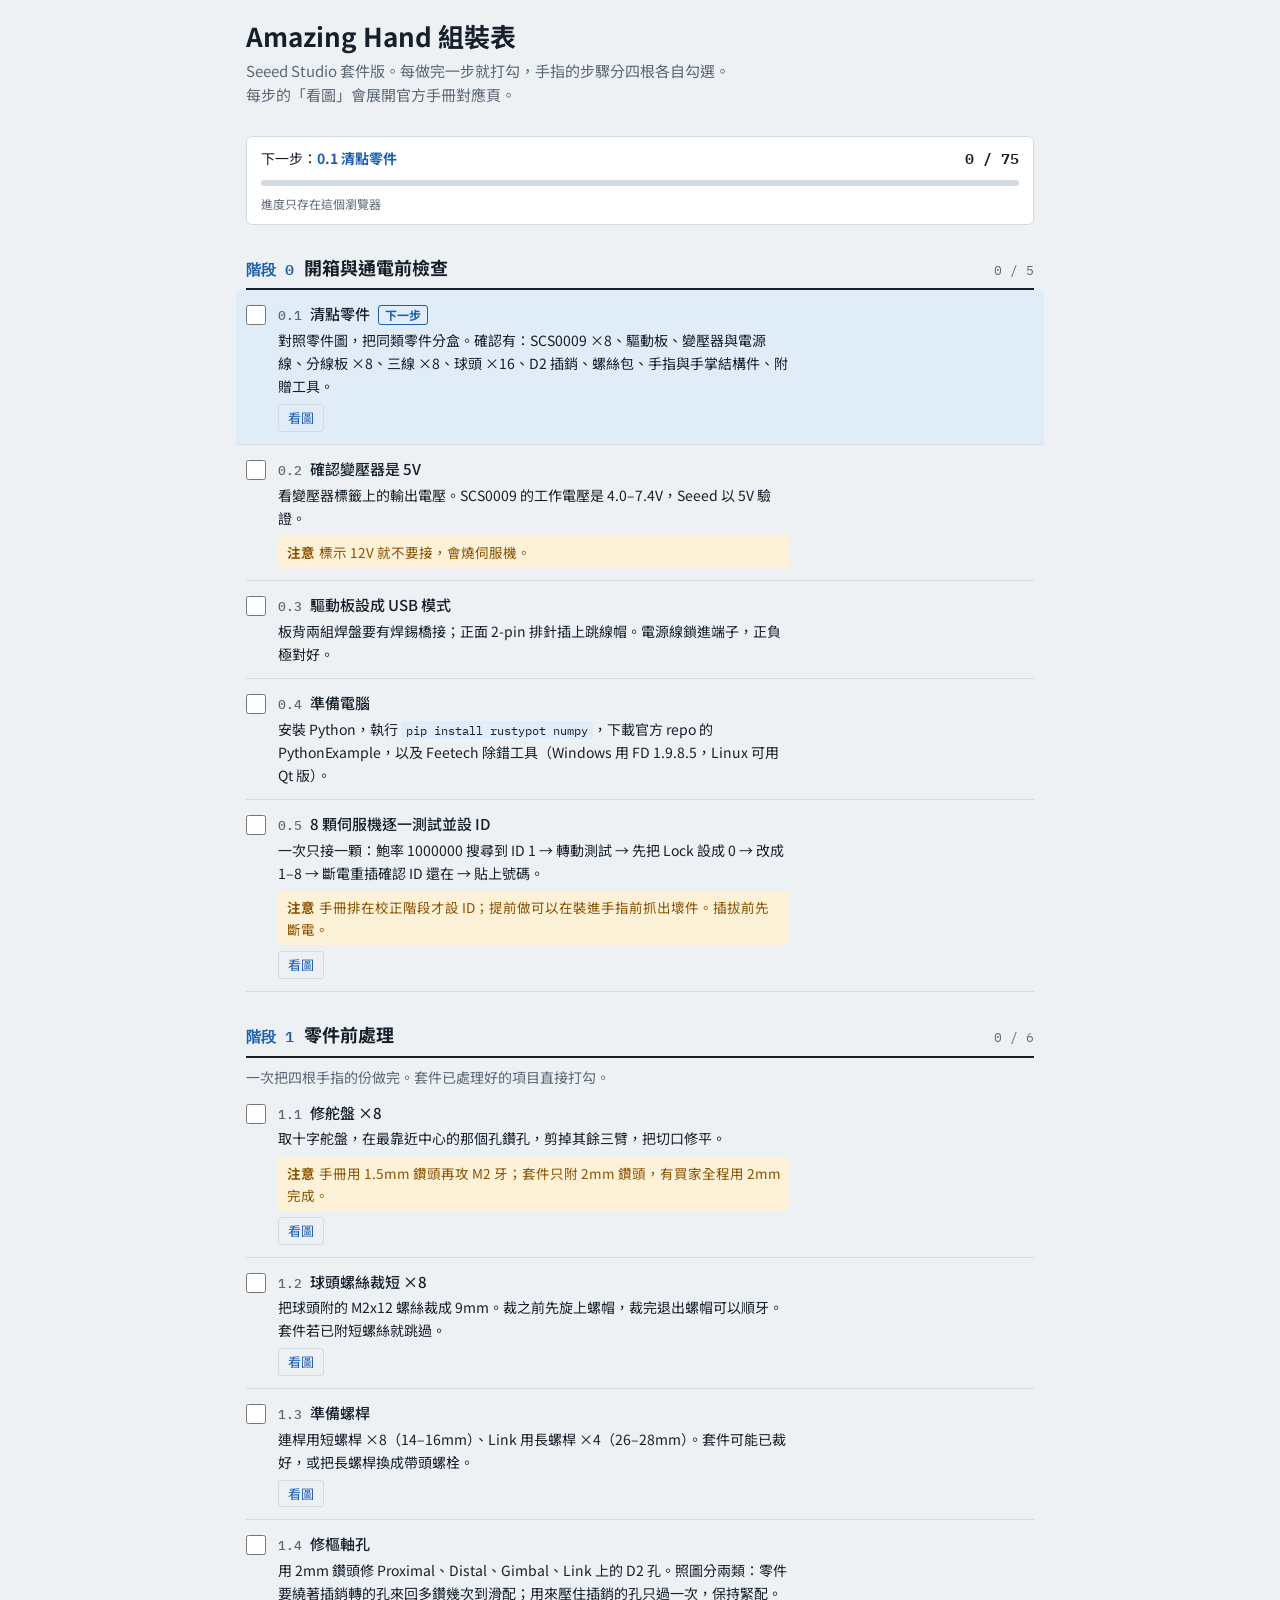
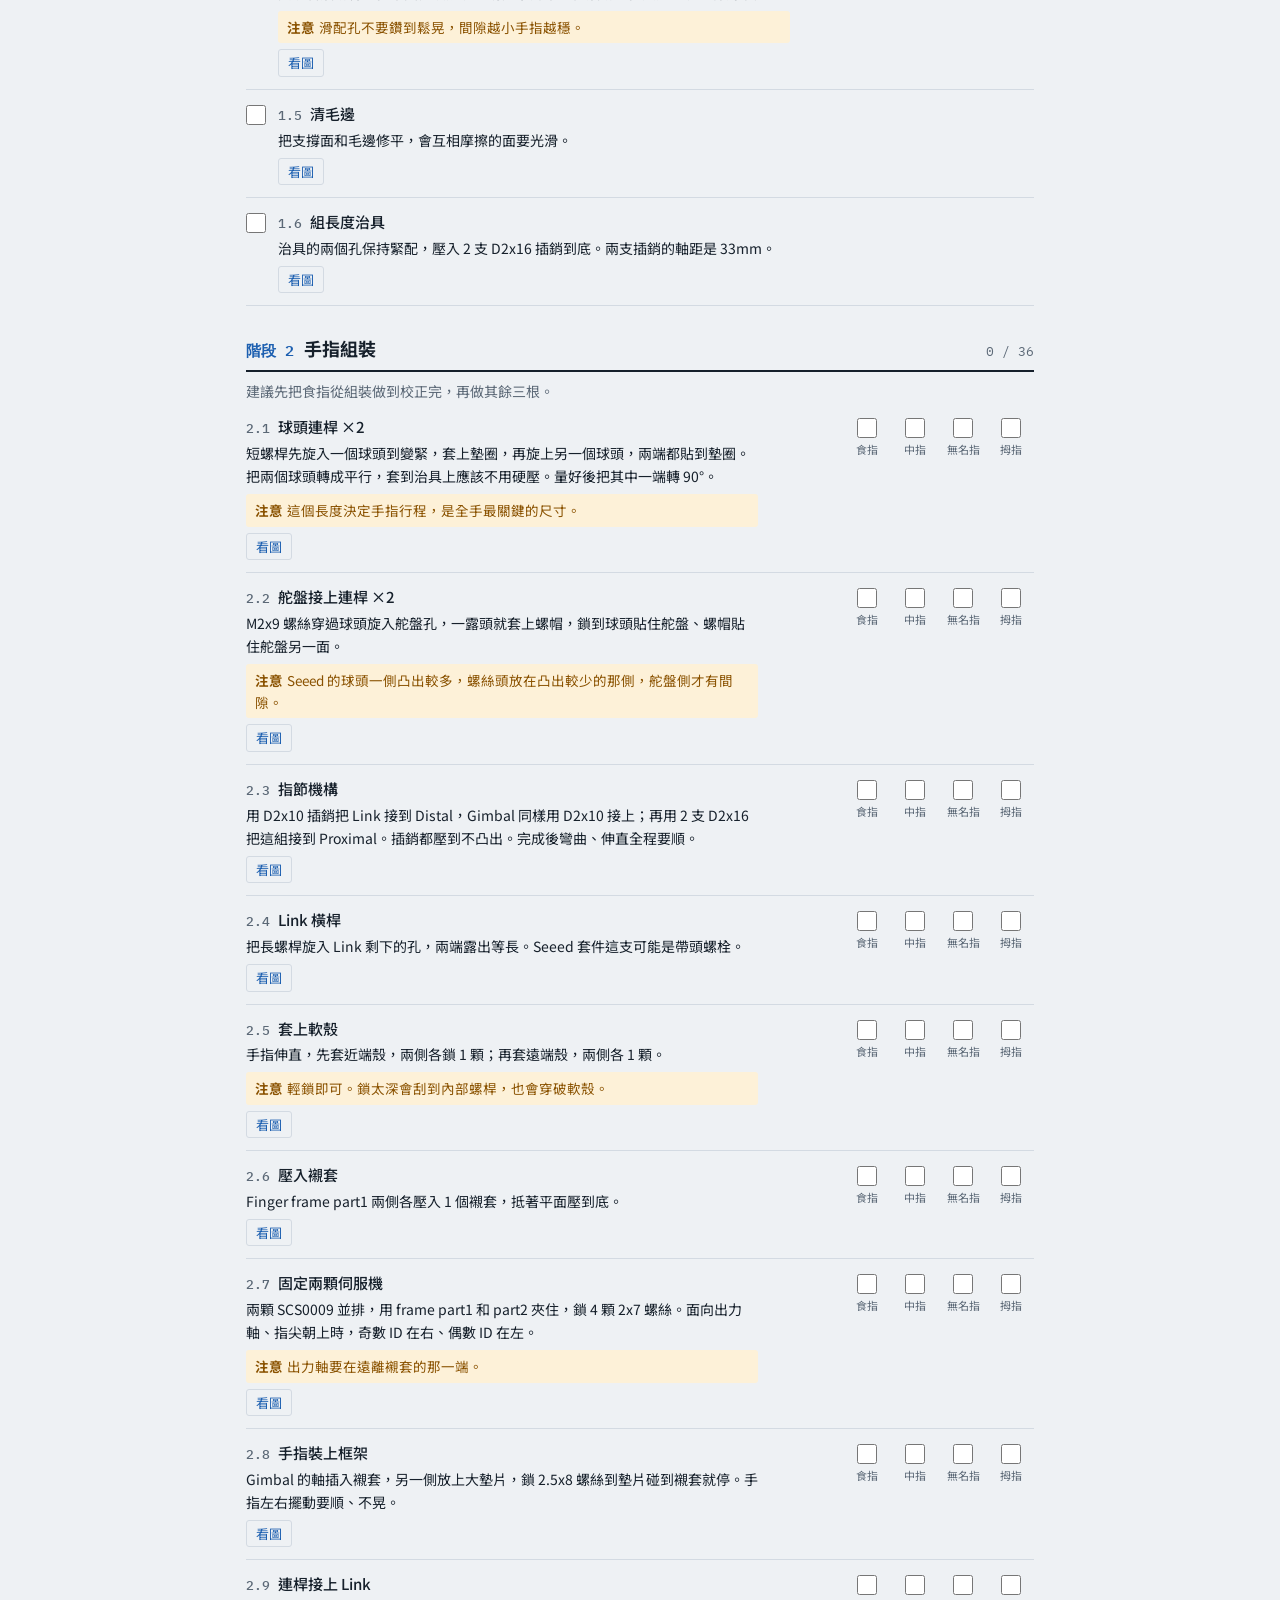
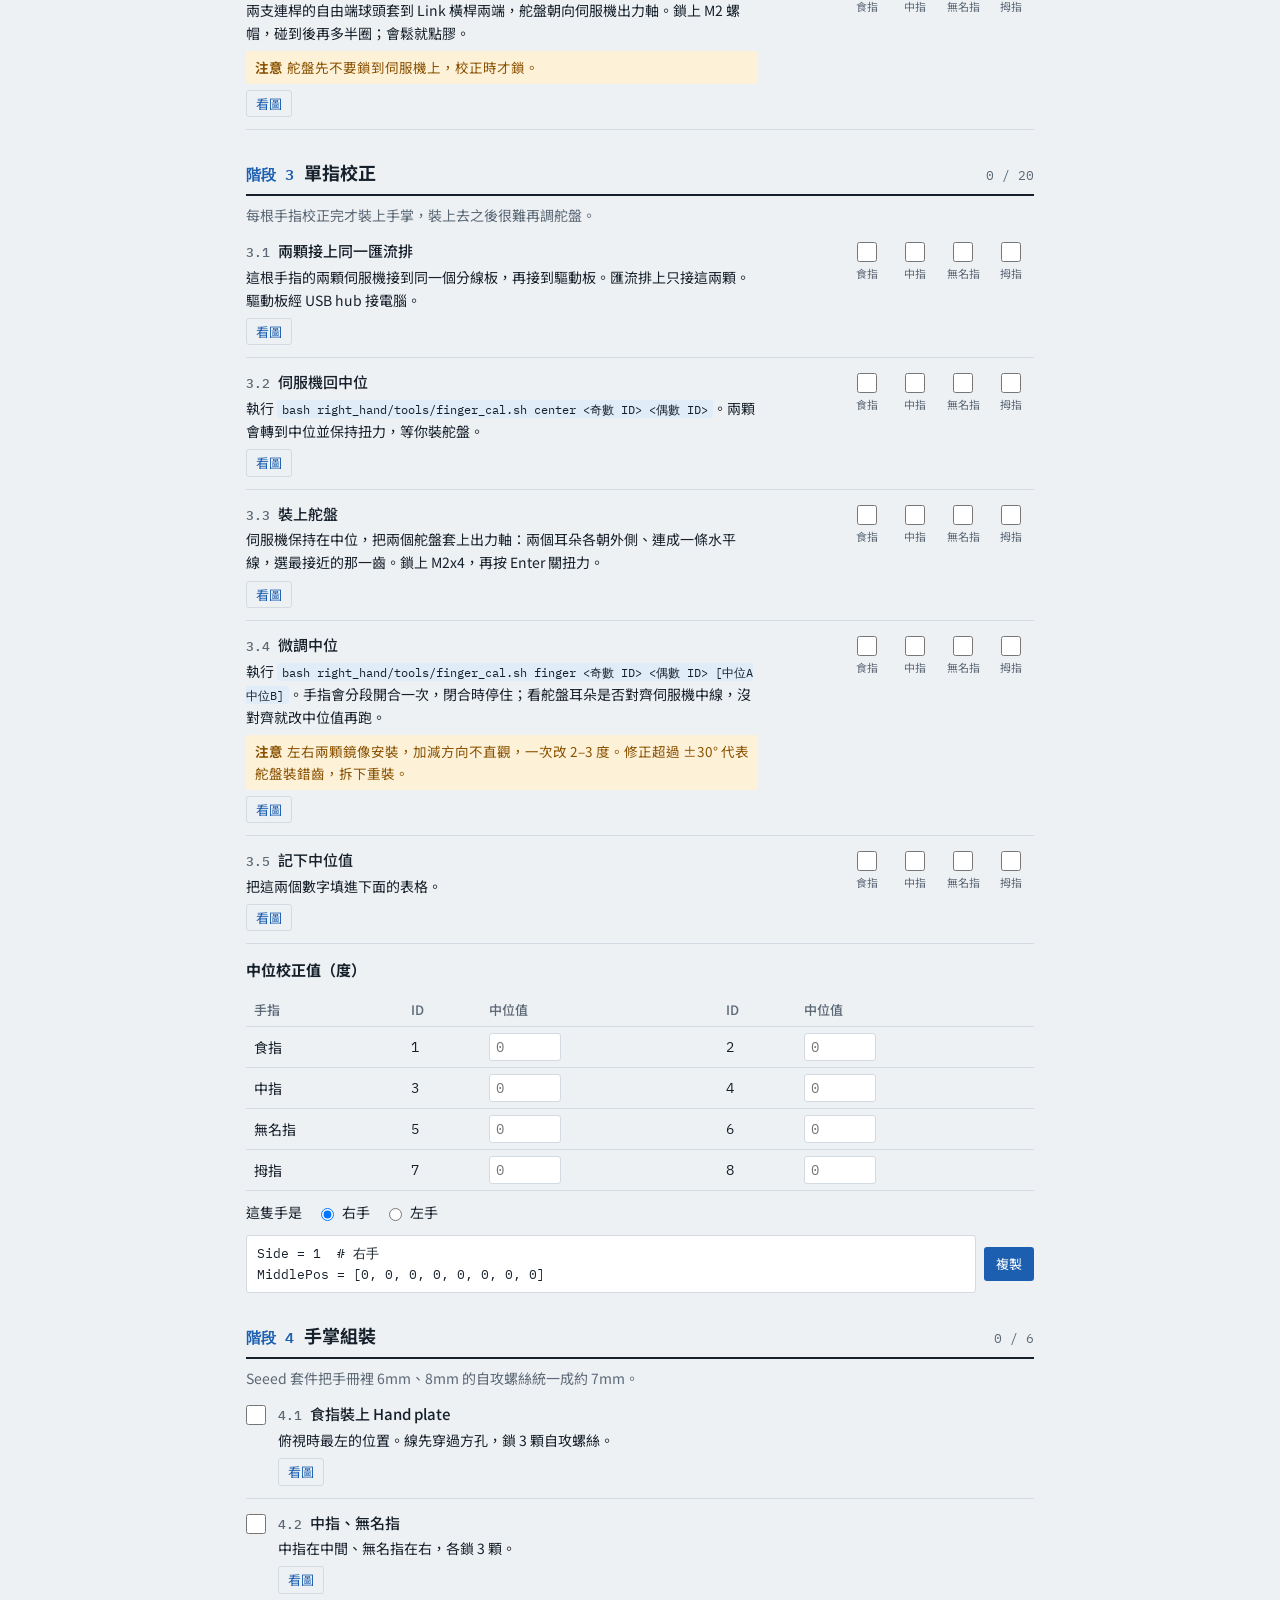
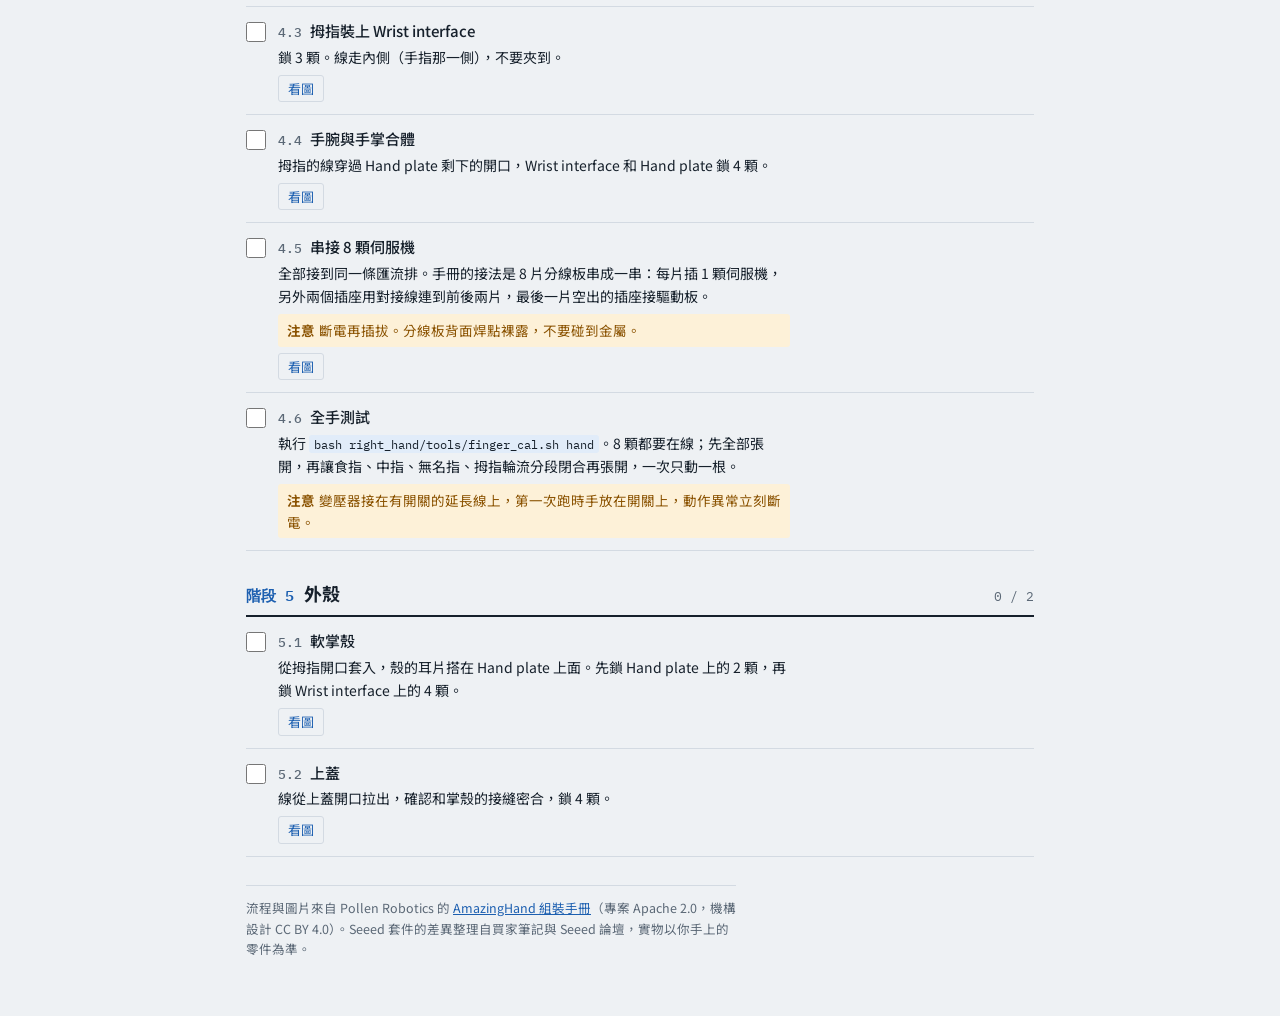
==== commit 991c1a83: "right_hand: thumb and wrist joined (71/75); add operator-run full-hand test 'hand' requires exactly " ====
--- a/right_hand/docs/assembly_checklist/index.html
+++ b/right_hand/docs/assembly_checklist/index.html
@@ -171,8 +171,8 @@
   {id:'s4_2',t:'中指、無名指',d:'中指在中間、無名指在右，各鎖 3 顆。',pg:[30]},
   {id:'s4_3',t:'拇指裝上 Wrist interface',d:'鎖 3 顆。線走內側（手指那一側），不要夾到。',pg:[31]},
   {id:'s4_4',t:'手腕與手掌合體',d:'拇指的線穿過 Hand plate 剩下的開口，Wrist interface 和 Hand plate 鎖 4 顆。',pg:[32]},
-  {id:'s4_5',t:'串接 8 顆伺服機',d:'全部接到同一條匯流排。每根手指的兩顆先進一個分線板，再兩兩合併，之後單指測試比較方便。',pg:[33]},
-  {id:'s4_6',t:'全手測試',d:'把 8 個中位值填進 <code>AmazingHand_Demo.py</code> 的 <code>MiddlePos</code>，設定 <code>Side</code>，改 <code>serial_port</code>，執行 demo。',w:'第一次跑時手放在電源旁，動作異常立刻斷電。'}
+  {id:'s4_5',t:'串接 8 顆伺服機',d:'全部接到同一條匯流排。手冊的接法是 8 片分線板串成一串：每片插 1 顆伺服機，另外兩個插座用對接線連到前後兩片，最後一片空出的插座接驅動板。',w:'斷電再插拔。分線板背面焊點裸露，不要碰到金屬。',pg:[33]},
+  {id:'s4_6',t:'全手測試',d:'執行 <code>bash right_hand/tools/finger_cal.sh hand</code>。8 顆都要在線；先全部張開，再讓食指、中指、無名指、拇指輪流分段閉合再張開，一次只動一根。',w:'變壓器接在有開關的延長線上，第一次跑時手放在開關上，動作異常立刻斷電。'}
  ]},
  {id:'p5',no:'5',title:'外殼',steps:[
   {id:'s5_1',t:'軟掌殼',d:'從拇指開口套入，殼的耳片搭在 Hand plate 上面。先鎖 Hand plate 上的 2 顆，再鎖 Wrist interface 上的 4 顆。',pg:[35]},
